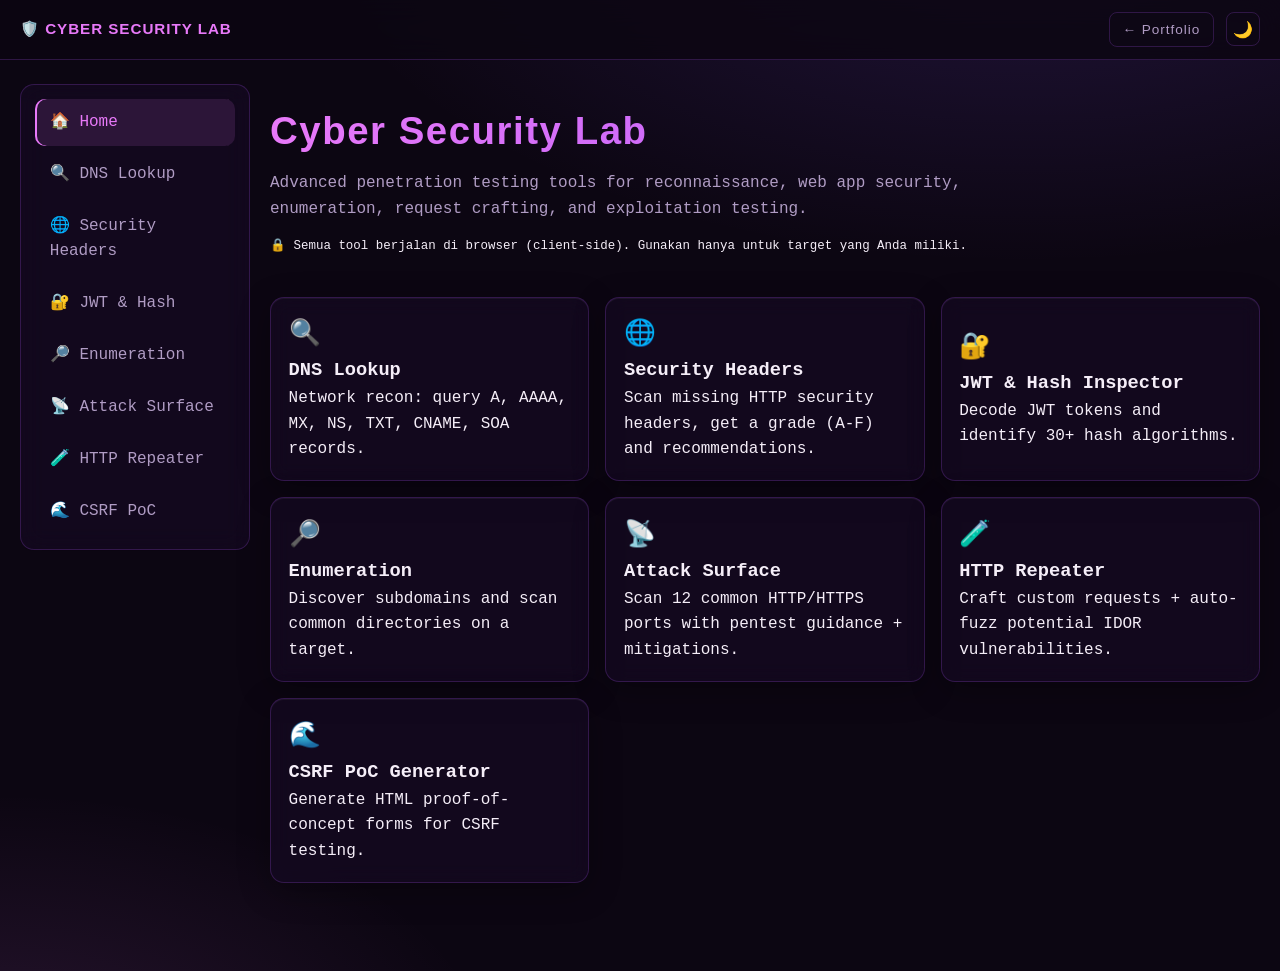
==== cyber-lab/index.html @ 26d9d4f8 "feat: standalone Cyber Lab SPA (mirror PM Lab structure)" ====
<!DOCTYPE html>
<html lang="id">
<head>
  <meta charset="UTF-8">
  <meta name="viewport" content="width=device-width, initial-scale=1.0">
  <meta name="description" content="Cyber Security Lab — penetration testing tools: DNS lookup, security headers, JWT & hash inspector, enumeration, HTTP repeater, IDOR fuzzer, attack surface analyzer, and CSRF PoC generator.">
  <meta http-equiv="Content-Security-Policy" content="default-src 'self'; script-src 'self'; style-src 'self' 'unsafe-inline' https://fonts.googleapis.com; font-src 'self' https://fonts.gstatic.com; img-src 'self' data:; connect-src 'self' https://dns.google https://api.cors.syrins.tech; frame-ancestors 'none'; base-uri 'self'; form-action 'self'">
  <meta name="referrer" content="strict-origin-when-cross-origin">
  <title>Cyber Security Lab — Bayu Akbar Pebrian</title>
  <link rel="icon" href="data:,">
  <link rel="stylesheet" href="../css/style.css">
  <link rel="stylesheet" href="css/cyber-lab.css">
  <link rel="preconnect" href="https://fonts.googleapis.com">
  <link rel="preconnect" href="https://fonts.gstatic.com" crossorigin>
  <link href="https://fonts.googleapis.com/css2?family=JetBrains+Mono:wght@400;600;700&family=Orbitron:wght@500;700;900&display=swap" rel="stylesheet">
</head>
<body class="cylab-body">
  <header class="cylab-topbar">
    <span class="cylab-brand">🛡️ Cyber Security Lab</span>
    <nav class="cylab-topnav">
      <a href="../">← Portfolio</a>
      <button class="cylab-icon-btn" id="cylab-theme" aria-label="Toggle theme">🌙</button>
    </nav>
  </header>

  <div class="cylab-layout">
    <aside class="cylab-sidebar" id="cylab-sidebar" aria-label="Cyber Lab navigation">
      <button data-view="home">🏠 Home</button>
      <button data-view="dns">🔍 DNS Lookup</button>
      <button data-view="headers">🌐 Security Headers</button>
      <button data-view="jwt">🔐 JWT & Hash</button>
      <button data-view="enum">🔎 Enumeration</button>
      <button data-view="as">📡 Attack Surface</button>
      <button data-view="repeater">🧪 HTTP Repeater</button>
      <button data-view="csrf">🌊 CSRF PoC</button>
    </aside>

    <main class="cylab-main" id="cylab-main">
      <section class="cylab-view active" id="view-home"></section>

      <!-- 1. DNS Lookup -->
      <section class="cylab-view" id="view-dns">
        <div class="tool-card glass-card">
          <h3 class="tool-title">🔍 DNS Lookup — Network Reconnaissance</h3>
          <p class="text-muted">Query DNS records for any domain. Powered by Google DNS over HTTPS.</p>
          <div class="tool-field-row">
            <input type="text" id="dns-input" class="tool-input" placeholder="Enter domain (e.g. example.com)" autocomplete="off" spellcheck="false">
          </div>
          <div class="tool-btn-grp">
            <button class="btn btn-sm btn-primary dns-btn" data-dns="A">A (IPv4)</button>
            <button class="btn btn-sm btn-primary dns-btn" data-dns="AAAA">AAAA (IPv6)</button>
            <button class="btn btn-sm btn-primary dns-btn" data-dns="MX">MX (Mail)</button>
            <button class="btn btn-sm btn-primary dns-btn" data-dns="NS">NS (Nameserver)</button>
            <button class="btn btn-sm btn-primary dns-btn" data-dns="TXT">TXT</button>
            <button class="btn btn-sm btn-primary dns-btn" data-dns="CNAME">CNAME</button>
            <button class="btn btn-sm btn-primary dns-btn" data-dns="SOA">SOA</button>
          </div>
          <div id="dns-result" class="tool-result-box"></div>
        </div>
      </section>

      <!-- 2. Security Headers Analyzer -->
      <section class="cylab-view" id="view-headers">
        <div class="tool-card glass-card">
          <h3 class="tool-title">🌐 Security Headers Analyzer</h3>
          <p class="text-muted">Check any website for missing HTTP security headers. Get a grade (A-F) and recommendations.</p>
          <div class="tool-field-row">
            <input type="text" id="headers-input" class="tool-input" placeholder="Enter URL (e.g. https://example.com)" autocomplete="off" spellcheck="false">
            <button id="headers-check" class="btn btn-primary">Check Headers</button>
          </div>
          <div id="headers-result" class="tool-result-box"></div>
        </div>
      </section>

      <!-- 3. JWT & Hash Inspector -->
      <section class="cylab-view" id="view-jwt">
        <div class="tool-card glass-card">
          <h3 class="tool-title">🔐 JWT & Hash Inspector</h3>
          <p class="text-muted">Decode JWT tokens and identify hash types</p>

          <div class="sub-tabs">
            <button class="sub-tab active" data-sub="jwt-decode-tab">JWT Decoder</button>
            <button class="sub-tab" data-sub="hash-id-tab">Hash Identifier</button>
          </div>

          <div id="jwt-decode-tab" class="sub-content active">
            <p class="text-muted" style="margin-bottom:0.5rem">Paste a JWT token to decode its header, payload, and signature.</p>
            <textarea id="jwt-input" class="tool-textarea" placeholder="Paste JWT token here..." rows="3" spellcheck="false"></textarea>
            <button id="jwt-decode" class="btn btn-primary" style="margin-top:0.75rem">Decode Token</button>
            <div id="jwt-result" class="tool-result-box"></div>
          </div>

          <div id="hash-id-tab" class="sub-content">
            <p class="text-muted" style="margin-bottom:0.5rem">Enter a hash string to identify possible algorithm(s). Supports 30+ hash types.</p>
            <input type="text" id="hash-input" class="tool-input" placeholder="Paste hash here (e.g. 5d41402abc4b2a76b9719d911017c592)" autocomplete="off" spellcheck="false">
            <div id="hash-result" class="tool-result-box"></div>
          </div>
        </div>
      </section>

      <!-- 4. Enumeration -->
      <section class="cylab-view" id="view-enum">
        <div id="enum-tool" class="tool-card glass-card">
          <h3 class="tool-title">🔎 Subdomain & Directory Enumeration</h3>
          <p class="text-muted">Discover subdomains and common directories on a target domain.</p>

          <div class="enum-sub-tabs">
            <button class="enum-sub-tab active" data-ensub="enum-subdomain">🌐 Subdomain Scan</button>
            <button class="enum-sub-tab" data-ensub="enum-directory">📁 Directory Scan</button>
          </div>

          <div id="enum-subdomain" class="enum-sub-content active">
            <p class="text-muted" style="margin-bottom:0.5rem">Enter a domain to scan for common subdomains (20 subdomains checked).</p>
            <div class="tool-field-row">
              <input type="text" id="enum-domain" class="tool-input" placeholder="example.com" autocomplete="off" spellcheck="false">
              <button id="enum-domain-btn" class="btn btn-primary">Start Enumeration</button>
            </div>
            <div id="enum-domain-result" class="tool-result-box"></div>
          </div>

          <div id="enum-directory" class="enum-sub-content">
            <p class="text-muted" style="margin-bottom:0.5rem">Enter a URL to scan for common directories and files (15 paths checked).</p>
            <div class="tool-field-row">
              <input type="text" id="enum-url" class="tool-input" placeholder="https://example.com" autocomplete="off" spellcheck="false">
              <button id="enum-url-btn" class="btn btn-primary">Start Scan</button>
            </div>
            <div id="enum-url-result" class="tool-result-box"></div>
          </div>
        </div>
      </section>

      <!-- 5. Attack Surface Analyzer -->
      <section class="cylab-view" id="view-as">
        <div class="tool-card glass-card">
          <h3 class="tool-title">📡 Attack Surface Analyzer</h3>
          <p class="text-muted">Scan 12 common HTTP/HTTPS ports, detect server technologies, and get pentest guidance + mitigations.</p>
          <div class="tool-field-row">
            <input type="text" id="as-domain" class="tool-input" placeholder="example.com" autocomplete="off" spellcheck="false">
            <button id="as-scan" class="btn btn-primary">Start Scan</button>
          </div>
          <div id="as-result" class="tool-result-box"></div>
        </div>
      </section>

      <!-- 6. HTTP Repeater + IDOR Fuzzer -->
      <section class="cylab-view" id="view-repeater">
        <div id="repeater-tool" class="tool-card glass-card">
          <h3 class="tool-title">🧪 HTTP Request Builder / IDOR Fuzzer</h3>
          <p class="text-muted">Craft custom requests or auto-fuzz potential IDOR vulnerabilities.</p>

          <div class="rep-sub-tabs">
            <button class="rep-sub-tab active" data-repsub="request-builder">📤 Request Builder</button>
            <button class="rep-sub-tab" data-repsub="idor-fuzzer">🎯 IDOR Fuzzer</button>
          </div>

          <div id="request-builder" class="rep-sub-content active">
            <div class="rep-field-row">
              <input type="text" id="rep-url" class="tool-input" placeholder="https://target.com/api/endpoint" autocomplete="off" spellcheck="false">
              <select id="rep-method" class="rep-method-select">
                <option>GET</option><option>POST</option><option>PUT</option><option>PATCH</option><option>DELETE</option><option>HEAD</option><option>OPTIONS</option>
              </select>
            </div>
            <p class="text-muted" style="font-size:0.75rem;margin:0.5rem 0 0.25rem">Headers (Key: Value per line)</p>
            <textarea id="rep-headers" class="tool-textarea" placeholder="Content-Type: application/json&#10;Authorization: Bearer token" rows="3" spellcheck="false"></textarea>
            <p class="text-muted" style="font-size:0.75rem;margin:0.5rem 0 0.25rem">Request Body</p>
            <textarea id="rep-body" class="tool-textarea" placeholder='{"key": "value"}' rows="4" spellcheck="false"></textarea>
            <button id="rep-send" class="btn btn-primary" style="margin-top:0.75rem">Send Request</button>
            <div id="rep-result" class="tool-result-box"></div>
          </div>

          <div id="idor-fuzzer" class="rep-sub-content">
            <p class="text-muted" style="margin-bottom:0.5rem">Auto-fuzz IDOR by replacing <code>{id}</code> in the URL. Detects anomalies (different status/content-length from majority).</p>
            <div class="tool-field-row">
              <input type="text" id="idor-url" class="tool-input" placeholder="https://target.com/api/user/{id}" autocomplete="off" spellcheck="false">
            </div>
            <div class="idor-range-row">
              <span class="idor-range-label">Range:</span>
              <input type="number" id="idor-start" class="idor-range-input" value="1" min="1">
              <span class="idor-range-to">to</span>
              <input type="number" id="idor-end" class="idor-range-input" value="20" min="1">
              <button id="idor-fuzz" class="btn btn-primary">Start Fuzz</button>
            </div>
            <div id="idor-result" class="tool-result-box"></div>
          </div>

          <p class="text-muted enum-disclaimer" style="margin-top:0.5rem">⚠️ For educational purposes only. Test only websites you own.</p>
        </div>
      </section>

      <!-- 7. CSRF PoC Generator -->
      <section class="cylab-view" id="view-csrf">
        <div class="tool-card glass-card">
          <h3 class="tool-title">🌊 CSRF PoC Generator</h3>
          <p class="text-muted">Generate HTML proof-of-concept forms for Cross-Site Request Forgery testing.</p>
          <div class="tool-field-row">
            <input type="text" id="csrf-url" class="tool-input" placeholder="https://target.com/api/action" autocomplete="off" spellcheck="false">
            <select id="csrf-method" class="rep-method-select">
              <option>GET</option><option selected>POST</option>
            </select>
          </div>
          <p class="text-muted" style="font-size:0.75rem;margin:0.5rem 0 0.25rem">Parameters (Key: Value per line)</p>
          <textarea id="csrf-params" class="tool-textarea" placeholder="user_id: 123&#10;action: delete" rows="4" spellcheck="false"></textarea>
          <button id="csrf-gen" class="btn btn-primary" style="margin-top:0.75rem">Generate PoC</button>
          <div id="csrf-result" class="tool-result-box"></div>
          <p class="text-muted enum-disclaimer" style="margin-top:0.5rem">⚠️ For educational purposes only. Test only websites you own.</p>
        </div>
      </section>
    </main>
  </div>

  <script type="module" src="js/cyber-lab.js?v=1"></script>
</body>
</html>
---- css/style.css ----
:root {
  --bg-primary: #0c0612;
  --bg-secondary: #160a24;
  --text-primary: #f5eef8;
  --text-muted: #b09cc4;
  --accent: #e879f9;
  --accent-glow: rgba(232, 121, 249, 0.45);
  --accent-secondary: #a855f7;
  --accent-soft: rgba(232, 121, 249, 0.12);
  --accent-soft-hover: rgba(232, 121, 249, 0.2);
  --glass-bg: rgba(22, 10, 36, 0.65);
  --glass-border: rgba(168, 85, 247, 0.22);
  --success: #86efac;
  --danger: #fb7185;
  --font-display: 'Orbitron', sans-serif;
  --font-mono: 'JetBrains Mono', monospace;
}

[data-theme="light"] {
  --bg-primary: #faf5ff;
  --bg-secondary: #f3e8ff;
  --text-primary: #1e1033;
  --text-muted: #6b5280;
  --glass-bg: rgba(255, 255, 255, 0.78);
  --glass-border: rgba(168, 85, 247, 0.28);
  --accent-soft: rgba(168, 85, 247, 0.1);
  --accent-soft-hover: rgba(168, 85, 247, 0.18);
}

*, *::before, *::after { box-sizing: border-box; margin: 0; padding: 0; }

html { scroll-behavior: smooth; }

body {
  font-family: var(--font-mono);
  background: var(--bg-primary);
  color: var(--text-primary);
  line-height: 1.6;
  overflow-x: hidden;
  transition: background 0.4s, color 0.4s;
}

a { color: var(--accent); text-decoration: none; }
a:hover { text-shadow: 0 0 8px var(--accent-glow); }


#particle-canvas {
  position: fixed;
  inset: 0;
  z-index: -2;
  width: 100%;
  height: 100%;
}

.scanlines {
  position: fixed;
  inset: 0;
  z-index: -1;
  pointer-events: none;
  background: repeating-linear-gradient(
    0deg,
    transparent,
    transparent 2px,
    rgba(0, 0, 0, 0.03) 2px,
    rgba(0, 0, 0, 0.03) 4px
  );
}


.glass-card {
  background: var(--glass-bg);
  border: 1px solid var(--glass-border);
  border-radius: 16px;
  backdrop-filter: blur(16px);
  -webkit-backdrop-filter: blur(16px);
  box-shadow: 0 8px 32px rgba(0, 0, 0, 0.3), inset 0 1px 0 rgba(255, 255, 255, 0.05);
}


.navbar {
  position: fixed;
  top: 0;
  left: 0;
  right: 0;
  z-index: 100;
  display: flex;
  align-items: center;
  justify-content: space-between;
  padding: 1rem 2rem;
  background: color-mix(in srgb, var(--bg-primary) 85%, transparent);
  backdrop-filter: blur(12px);
  border-bottom: 1px solid var(--glass-border);
}

.nav-brand {
  display: flex;
  align-items: center;
  gap: 0.5rem;
  font-size: 0.7rem;
  letter-spacing: 0.1em;
  color: var(--accent);
}

.nav-links {
  display: flex;
  gap: 1.5rem;
}

.nav-links a {
  color: var(--text-muted);
  font-size: 0.85rem;
  transition: color 0.2s;
}

.nav-links a:hover { color: var(--accent); }

.menu-toggle {
  display: none;
  flex-direction: column;
  gap: 5px;
  background: none;
  border: none;
  cursor: pointer;
  padding: 4px;
}

.menu-toggle span {
  display: block;
  width: 24px;
  height: 2px;
  background: var(--accent);
  transition: transform 0.3s;
}

/* ===== Buttons ===== */
.btn {
  display: inline-flex;
  align-items: center;
  gap: 0.5rem;
  padding: 0.75rem 1.5rem;
  border-radius: 8px;
  font-family: var(--font-mono);
  font-size: 0.85rem;
  font-weight: 600;
  cursor: pointer;
  border: none;
  transition: transform 0.2s, box-shadow 0.2s;
}

.btn-primary {
  background: linear-gradient(135deg, var(--accent), var(--accent-secondary));
  color: #0c0612;
}

.btn-primary:hover {
  transform: translateY(-2px);
  box-shadow: 0 8px 24px var(--accent-glow);
}

.btn-outline {
  background: transparent;
  border: 1px solid var(--accent);
  color: var(--accent);
}

.btn-outline:hover {
  background: var(--accent-soft);
  transform: translateY(-2px);
}

/* ===== Hero ===== */
.hero {
  min-height: 100vh;
  display: flex;
  flex-direction: column;
  justify-content: center;
  align-items: center;
  padding: 6rem 2rem 3rem;
  gap: 3rem;
  text-align: center;
}

.hero-badge {
  font-size: 0.75rem;
  color: var(--accent);
  letter-spacing: 0.15em;
  margin-bottom: 1rem;
}

.hero-name {
  font-family: var(--font-display);
  font-size: clamp(2rem, 6vw, 4rem);
  font-weight: 900;
  letter-spacing: 0.05em;
  text-transform: uppercase;
  background: linear-gradient(135deg, #fff 30%, var(--accent));
  -webkit-background-clip: text;
  -webkit-text-fill-color: transparent;
  background-clip: text;
}

.hero-role {
  font-size: 1.25rem;
  color: var(--accent);
  margin: 0.5rem 0 1rem;
  min-height: 1.5em;
}

.cursor-blink {
  animation: blink 1s step-end infinite;
}

@keyframes blink {
  50% { opacity: 0; }
}

.hero-desc {
  color: var(--text-muted);
  max-width: 500px;
  margin: 0 auto 2rem;
  font-size: 0.9rem;
}

.hero-actions {
  display: flex;
  gap: 1rem;
  justify-content: center;
  flex-wrap: wrap;
}

/* ===== Control Panel ===== */
.control-panel {
  width: 100%;
  max-width: 420px;
  padding: 1.25rem;
  text-align: left;
}

.panel-header {
  display: flex;
  justify-content: space-between;
  font-size: 0.7rem;
  color: var(--text-muted);
  margin-bottom: 1rem;
  letter-spacing: 0.05em;
}

.panel-stats { color: var(--accent); }

.panel-label {
  display: block;
  font-size: 0.75rem;
  color: var(--text-muted);
  margin: 0.75rem 0 0.5rem;
}

.toggle-group {
  display: flex;
  gap: 0;
  border-radius: 8px;
  overflow: hidden;
  border: 1px solid var(--glass-border);
}

.toggle {
  flex: 1;
  padding: 0.5rem;
  background: transparent;
  border: none;
  color: var(--text-muted);
  font-family: var(--font-mono);
  font-size: 0.75rem;
  cursor: pointer;
  transition: background 0.2s, color 0.2s;
}

.toggle.active,
.toggle:hover {
  background: var(--accent-soft-hover);
  color: var(--accent);
}

input[type="range"] {
  width: 100%;
  accent-color: var(--accent);
  cursor: pointer;
}


.terminal-section {
  padding: 2rem;
  max-width: 800px;
  margin: 0 auto;
}

.terminal { overflow: hidden; }

.terminal-header {
  display: flex;
  align-items: center;
  gap: 1rem;
  padding: 0.75rem 1rem;
  background: rgba(0, 0, 0, 0.3);
  border-bottom: 1px solid var(--glass-border);
}

.terminal-dots { display: flex; gap: 6px; }

.dot {
  width: 12px;
  height: 12px;
  border-radius: 50%;
}

.dot.red { background: #ef4444; }
.dot.yellow { background: #eab308; }
.dot.green { background: #22c55e; }

.terminal-title {
  font-size: 0.75rem;
  color: var(--text-muted);
}

.terminal-body {
  padding: 1rem;
  min-height: 120px;
  max-height: 200px;
  overflow-y: auto;
  font-size: 0.85rem;
}

.terminal-line { margin-bottom: 0.25rem; }
.terminal-line .prompt { color: var(--accent); margin-right: 0.5rem; }
.terminal-line .success { color: var(--success); }
.terminal-line.muted { color: var(--text-muted); }

.terminal-input-row {
  display: flex;
  align-items: center;
  padding: 0.75rem 1rem;
  border-top: 1px solid var(--glass-border);
  gap: 0.5rem;
}

.terminal-input-row input {
  flex: 1;
  background: transparent;
  border: none;
  color: var(--text-primary);
  font-family: var(--font-mono);
  font-size: 0.85rem;
  outline: none;
}


.section {
  padding: 5rem 2rem;
  max-width: 1100px;
  margin: 0 auto;
}

.section-title {
  font-family: var(--font-display);
  font-size: clamp(1.5rem, 4vw, 2rem);
  text-align: center;
  margin-bottom: 0.5rem;
}

.section-subtitle {
  text-align: center;
  color: var(--text-muted);
  font-size: 0.85rem;
  margin-bottom: 3rem;
}


.about-grid {
  display: grid;
  grid-template-columns: repeat(auto-fit, minmax(280px, 1fr));
  gap: 1.5rem;
}

.about-card {
  padding: 1.5rem;
  opacity: 0;
  transform: translateY(30px);
  transition: opacity 0.6s, transform 0.6s;
}

.about-card.visible {
  opacity: 1;
  transform: translateY(0);
}

.about-card h3 {
  color: var(--accent);
  margin-bottom: 0.75rem;
  font-size: 1rem;
}

.about-card p { color: var(--text-muted); font-size: 0.85rem; }

.timeline {
  list-style: none;
  font-size: 0.85rem;
  color: var(--text-muted);
}

.timeline li {
  padding: 0.4rem 0;
  border-left: 2px solid var(--accent);
  padding-left: 1rem;
  margin-left: 0.5rem;
}

.timeline span {
  color: var(--accent);
  font-weight: 600;
}


.skills-grid {
  display: grid;
  grid-template-columns: repeat(auto-fit, minmax(200px, 1fr));
  gap: 1.5rem;
}

.skill-card {
  padding: 1.5rem;
  text-align: center;
  opacity: 0;
  transform: translateY(30px);
  transition: opacity 0.6s, transform 0.6s;
}

.skill-card.visible {
  opacity: 1;
  transform: translateY(0);
}

.skill-icon { font-size: 2rem; margin-bottom: 0.5rem; }

.skill-card h3 {
  font-size: 0.9rem;
  margin-bottom: 1rem;
}

.skill-bar {
  height: 6px;
  background: rgba(255, 255, 255, 0.1);
  border-radius: 999px;
  overflow: hidden;
}

.skill-fill {
  height: 100%;
  width: 0;
  background: linear-gradient(90deg, var(--accent), var(--accent-secondary));
  border-radius: 999px;
  transition: width 1.2s ease-out;
}

.skill-card.visible .skill-fill {
  width: var(--skill-level, 50%);
}


.projects-grid {
  display: grid;
  grid-template-columns: repeat(auto-fit, minmax(280px, 1fr));
  gap: 1.5rem;
}

.project-card {
  padding: 1.5rem;
  opacity: 0;
  transform: translateY(30px);
  transition: opacity 0.6s, transform 0.6s, border-color 0.3s;
}

.project-card.visible {
  opacity: 1;
  transform: translateY(0);
}

.project-card:hover {
  border-color: var(--accent);
}

.project-tag {
  font-size: 0.7rem;
  color: var(--accent);
  margin-bottom: 0.5rem;
}

.project-card h3 {
  font-size: 1rem;
  margin-bottom: 0.5rem;
}

.project-card p {
  font-size: 0.8rem;
  color: var(--text-muted);
  margin-bottom: 1rem;
}

.project-tech {
  display: flex;
  gap: 0.5rem;
  flex-wrap: wrap;
}

.project-tech span {
  font-size: 0.7rem;
  padding: 0.2rem 0.6rem;
  border: 1px solid var(--glass-border);
  border-radius: 4px;
  color: var(--text-muted);
}


.tool-input {
  width: 100%;
  padding: 0.65rem 0.85rem;
  background: rgba(0, 0, 0, 0.3);
  border: 1px solid var(--glass-border);
  border-radius: 8px;
  color: var(--text-primary);
  font-family: var(--font-mono);
  font-size: 0.85rem;
  outline: none;
  transition: border-color 0.2s;
}

.tool-input:focus {
  border-color: var(--accent);
}

.tool-input-sm {
  padding: 0.4rem 0.6rem;
  background: rgba(0, 0, 0, 0.3);
  border: 1px solid var(--glass-border);
  border-radius: 6px;
  color: var(--text-primary);
  font-family: var(--font-mono);
  font-size: 0.8rem;
  outline: none;
  width: 70px;
  transition: border-color 0.2s;
}

.tool-input-sm:focus {
  border-color: var(--accent);
}

.tool-select {
  width: 100%;
  padding: 0.6rem 0.85rem;
  background: rgba(0, 0, 0, 0.3);
  border: 1px solid var(--glass-border);
  border-radius: 8px;
  color: var(--text-primary);
  font-family: var(--font-mono);
  font-size: 0.85rem;
  outline: none;
  cursor: pointer;
  margin-bottom: 0.75rem;
}

.tool-select-sm {
  padding: 0.5rem 0.6rem;
  background: rgba(0, 0, 0, 0.3);
  border: 1px solid var(--glass-border);
  border-radius: 6px;
  color: var(--text-primary);
  font-family: var(--font-mono);
  font-size: 0.8rem;
  outline: none;
  cursor: pointer;
}

.tool-textarea {
  width: 100%;
  padding: 0.65rem 0.85rem;
  background: rgba(0, 0, 0, 0.3);
  border: 1px solid var(--glass-border);
  border-radius: 8px;
  color: var(--text-primary);
  font-family: var(--font-mono);
  font-size: 0.85rem;
  outline: none;
  resize: vertical;
  transition: border-color 0.2s;
}

.tool-textarea:focus {
  border-color: var(--accent);
}

.tool-textarea[readonly] {
  cursor: default;
  color: var(--text-muted);
}

.tool-btn-row {
  display: flex;
  gap: 0.75rem;
  margin: 0.75rem 0;
  flex-wrap: wrap;
}

.tool-output-row {
  display: flex;
  gap: 0.5rem;
  align-items: flex-start;
}

.tool-output-row .tool-textarea {
  flex: 1;
}

.tool-icon-btn {
  padding: 0.4rem 0.6rem;
  background: rgba(0, 0, 0, 0.3);
  border: 1px solid var(--glass-border);
  border-radius: 6px;
  cursor: pointer;
  font-size: 0.9rem;
  transition: border-color 0.2s;
  white-space: nowrap;
  color: var(--text-muted);
}

.tool-icon-btn:hover {
  border-color: var(--accent);
}

.tool-hint {
  font-size: 0.75rem;
  margin-top: 0.35rem;
}

.project-link {
  display: inline-block;
  margin-top: 0.75rem;
  font-size: 0.75rem;
  color: var(--accent);
}

.section-subtitle code {
  color: var(--accent);
  font-size: 0.8rem;
}

a.project-card {
  display: block;
  color: inherit;
  text-decoration: none;
}

/* ===== About Experience ===== */
.about-interest {
  margin-top: 1rem;
  padding-top: 1rem;
  border-top: 1px solid var(--glass-border);
}

.about-interest p {
  font-size: 0.85rem;
  color: var(--text-muted);
  line-height: 1.7;
}

.interest-badge {
  font-size: 0.7rem;
  color: var(--accent);
  margin-bottom: 0.5rem;
  letter-spacing: 0.05em;
}

.exp-item {
  padding: 0.75rem 0;
  border-bottom: 1px solid var(--glass-border);
}

.exp-item:last-child {
  border-bottom: none;
}

.exp-role {
  font-size: 0.9rem;
  color: var(--accent);
  font-weight: 600;
}

.exp-company {
  font-size: 0.8rem;
  color: var(--text-primary);
  margin: 0.15rem 0;
}

.exp-period {
  font-size: 0.7rem;
  color: var(--text-muted);
  margin-bottom: 0.35rem;
}

.exp-desc {
  font-size: 0.8rem;
  color: var(--text-muted);
  line-height: 1.6;
}


.profile-photo-frame {
  width: 120px;
  height: 120px;
  border-radius: 50%;
  border: 3px solid var(--accent);
  box-shadow: 0 0 24px var(--accent-glow);
  overflow: hidden;
  margin: 0 auto 1.5rem;
  display: flex;
  align-items: center;
  justify-content: center;
  background: var(--glass-bg);
}

.profile-photo {
  width: 100%;
  height: 100%;
  object-fit: cover;
}

.profile-photo-placeholder {
  font-size: 3rem;
  line-height: 1;
}

.about-photo-card {
  text-align: center;
  padding: 2rem 1.5rem;
}

.about-photo-frame {
  width: 100px;
  height: 100px;
  border-radius: 50%;
  border: 2px solid var(--accent);
  overflow: hidden;
  margin: 0 auto 1rem;
  display: flex;
  align-items: center;
  justify-content: center;
  background: rgba(0, 0, 0, 0.3);
}

.about-photo {
  width: 100%;
  height: 100%;
  object-fit: cover;
}

.about-photo-placeholder {
  font-size: 2.5rem;
  line-height: 1;
}

.about-photo-name {
  font-size: 1.1rem;
  font-weight: 700;
  color: var(--accent);
  margin-bottom: 0.25rem;
}

.about-photo-role {
  font-size: 0.8rem;
  color: var(--text-muted);
}

.btn-sm { padding: 0.4rem 0.8rem; font-size: 0.75rem; }

/* ===== Contact ===== */
.contact-grid {
  display: grid;
  grid-template-columns: repeat(auto-fit, minmax(200px, 1fr));
  gap: 1.5rem;
  margin-bottom: 2rem;
}

.contact-card {
  padding: 1.5rem;
  text-align: center;
  color: inherit;
  opacity: 0;
  transform: translateY(30px);
  transition: opacity 0.6s, transform 0.6s, border-color 0.3s;
}

.contact-card.visible {
  opacity: 1;
  transform: translateY(0);
}

.contact-card:hover {
  border-color: var(--accent);
  transform: translateY(-4px);
}

.contact-icon { font-size: 2rem; display: block; margin-bottom: 0.5rem; }
.contact-logo { width: 40px; height: 40px; object-fit: contain; }

.contact-card h3 { font-size: 0.95rem; margin-bottom: 0.25rem; }

.contact-card p { font-size: 0.75rem; color: var(--text-muted); }

.contact-form {
  padding: 2rem;
  max-width: 500px;
  margin: 0 auto;
  opacity: 0;
  transform: translateY(30px);
  transition: opacity 0.6s, transform 0.6s;
}

.contact-form.visible {
  opacity: 1;
  transform: translateY(0);
}

.contact-form h3 {
  text-align: center;
  margin-bottom: 1.5rem;
  color: var(--accent);
}

.form-group {
  margin-bottom: 1rem;
}

.form-group label {
  display: block;
  font-size: 0.75rem;
  color: var(--text-muted);
  margin-bottom: 0.35rem;
}

.form-group input,
.form-group textarea {
  width: 100%;
  padding: 0.65rem 0.85rem;
  background: rgba(0, 0, 0, 0.3);
  border: 1px solid var(--glass-border);
  border-radius: 8px;
  color: var(--text-primary);
  font-family: var(--font-mono);
  font-size: 0.85rem;
  outline: none;
  transition: border-color 0.2s;
}

.form-group input:focus,
.form-group textarea:focus {
  border-color: var(--accent);
}

.form-status {
  margin-top: 0.75rem;
  font-size: 0.8rem;
  text-align: center;
  color: var(--success);
}


.footer {
  display: flex;
  justify-content: space-between;
  align-items: center;
  padding: 2rem;
  border-top: 1px solid var(--glass-border);
  font-size: 0.75rem;
  color: var(--text-muted);
}

.theme-toggle {
  background: transparent;
  border: 1px solid var(--glass-border);
  border-radius: 8px;
  padding: 0.4rem 0.6rem;
  cursor: pointer;
  font-size: 1rem;
  transition: border-color 0.2s;
}

.theme-toggle:hover { border-color: var(--accent); }

/* ===== Responsive ===== */
@media (max-width: 768px) {
  .menu-toggle { display: flex; }

  .nav-links {
    position: fixed;
    top: 60px;
    right: -100%;
    flex-direction: column;
    background: var(--glass-bg);
    backdrop-filter: blur(16px);
    border: 1px solid var(--glass-border);
    border-radius: 12px;
    padding: 1.5rem;
    transition: right 0.3s;
    min-width: 200px;
  }

  .nav-links.open { right: 1rem; }

  .hero { padding-top: 5rem; }

  .footer {
    flex-direction: column;
    gap: 1rem;
    text-align: center;
  }
}
---- cyber-lab/css/cyber-lab.css ----
/* ===== Cyber Security Lab — namespaced styles (links after style.css) ===== */

.cylab-body {
  background:
    radial-gradient(1200px 600px at 80% -10%, rgba(137, 88, 255, 0.18), transparent 60%),
    radial-gradient(900px 500px at 0% 110%, rgba(232, 121, 249, 0.12), transparent 55%),
    var(--bg-primary);
  min-height: 100vh;
}

.cylab-topbar {
  position: sticky;
  top: 0;
  z-index: 50;
  display: flex;
  align-items: center;
  justify-content: space-between;
  gap: 1rem;
  padding: 0.75rem 1.25rem;
  background: rgba(12, 6, 18, 0.85);
  backdrop-filter: blur(14px);
  border-bottom: 1px solid var(--glass-border);
  font-family: var(--font-display);
  letter-spacing: 0.06em;
}
[data-theme="light"] .cylab-topbar { background: rgba(255, 255, 255, 0.85); }

.cylab-brand {
  font-size: 0.95rem;
  font-weight: 700;
  color: var(--accent);
  text-transform: uppercase;
}

.cylab-topnav { display: flex; align-items: center; gap: 0.75rem; }

.cylab-topnav a {
  color: var(--text-muted);
  text-decoration: none;
  font-size: 0.85rem;
  border: 1px solid var(--glass-border);
  padding: 0.35rem 0.8rem;
  border-radius: 8px;
  transition: color .2s, border-color .2s;
}
.cylab-topnav a:hover { color: var(--accent); border-color: var(--accent); }

.cylab-icon-btn {
  background: transparent;
  border: 1px solid var(--glass-border);
  border-radius: 8px;
  width: 34px;
  height: 34px;
  cursor: pointer;
  font-size: 1rem;
}

.cylab-layout {
  display: grid;
  grid-template-columns: 230px 1fr;
  gap: 1.25rem;
  max-width: 1280px;
  margin: 0 auto;
  padding: 1.25rem 1.25rem 4rem;
}

.cylab-sidebar {
  position: sticky;
  top: 84px;
  align-self: start;
  display: flex;
  flex-direction: column;
  gap: 0.35rem;
  background: var(--glass-bg);
  border: 1px solid var(--glass-border);
  border-radius: 14px;
  padding: 0.9rem;
  backdrop-filter: blur(12px);
}

.cylab-sidebar button {
  text-align: left;
  padding: 0.65rem 0.9rem;
  border-radius: 10px;
  border: none;
  background: transparent;
  color: var(--text-muted);
  font: inherit;
  cursor: pointer;
  transition: background .18s, color .18s;
}
.cylab-sidebar button:hover { background: var(--accent-soft); color: var(--text-primary); }
.cylab-sidebar button.active {
  background: var(--accent-soft);
  color: var(--accent);
  box-shadow: inset 2px 0 0 var(--accent);
}

.cylab-main { min-width: 0; }

.cylab-view { display: none; }
.cylab-view.active { display: block; animation: cylab-fade .22s ease; }

@keyframes cylab-fade { from { opacity: 0; transform: translateY(6px); } to { opacity: 1; transform: none; } }

.cylab-hero { padding: 1.25rem 0 1rem; }
.cylab-hero-title {
  font-family: var(--font-display);
  font-size: clamp(1.5rem, 3.4vw, 2.4rem);
  font-weight: 900;
  letter-spacing: 0.04em;
  background: linear-gradient(90deg, var(--accent), var(--accent-secondary));
  -webkit-background-clip: text;
  background-clip: text;
  color: transparent;
  margin: 0 0 0.6rem;
}
.cylab-hero-sub { color: var(--text-muted); max-width: 760px; margin: 0 0 0.9rem; }

.cylab-cards {
  display: grid;
  grid-template-columns: repeat(auto-fill, minmax(240px, 1fr));
  gap: 1rem;
  margin: 1.5rem 0;
}

.cylab-card {
  text-align: left;
  cursor: pointer;
  border: 1px solid var(--glass-border);
  background: var(--glass-bg);
  backdrop-filter: blur(10px);
  border-radius: 14px;
  padding: 1.1rem;
  transition: transform .18s, border-color .18s, box-shadow .18s;
  color: inherit;
  font: inherit;
}
.cylab-card:hover {
  transform: translateY(-3px);
  border-color: var(--accent);
  box-shadow: 0 12px 32px rgba(137, 88, 255, 0.15);
}
.cylab-card-icon { font-size: 1.6rem; }

/* ===== Tool UI (moved from style.css) ===== */

.tool-card {
  padding: 1.5rem;
  max-width: 800px;
  margin: 0 auto;
}

.tool-title {
  color: var(--accent);
  font-size: 1rem;
  margin-bottom: 0.35rem;
}

.tool-card .text-muted {
  font-size: 0.8rem;
  margin-bottom: 1rem;
}

.tool-field-row {
  display: flex;
  gap: 0.75rem;
  align-items: center;
}
.tool-field-row .tool-input { flex: 1; }
.tool-btn-grp {
  display: flex;
  gap: 0.5rem;
  flex-wrap: wrap;
  margin-top: 0.75rem;
}
.tool-result-box {
  margin-top: 1rem;
  padding: 0.75rem;
  background: rgba(0, 0, 0, 0.2);
  border-radius: 8px;
  min-height: 40px;
}

/* DNS */
.dns-header {
  font-size: 0.8rem;
  color: var(--accent);
  margin-bottom: 0.5rem;
  font-weight: 600;
}
.dns-row {
  display: flex;
  gap: 0.75rem;
  padding: 0.4rem 0;
  border-bottom: 1px solid rgba(255,255,255,0.05);
  font-size: 0.8rem;
  align-items: center;
}
.dns-row:last-child { border-bottom: none; }
.dns-type {
  min-width: 50px;
  color: var(--accent);
  font-weight: 600;
}
.dns-val {
  flex: 1;
  color: var(--text-primary);
  word-break: break-all;
}
.dns-ttl {
  color: var(--text-muted);
  font-size: 0.7rem;
  white-space: nowrap;
}

/* Headers */
.hdr-summary {
  display: flex;
  align-items: center;
  gap: 1rem;
  margin-bottom: 0.75rem;
}
.hdr-grade {
  font-size: 2rem;
  font-weight: 900;
  font-family: var(--font-display);
}
.grade-a { color: #86efac; }
.grade-b { color: #4ade80; }
.grade-c { color: #fbbf24; }
.grade-d { color: #fb923c; }
.grade-f { color: #fb7185; }
.hdr-stats {
  font-size: 0.8rem;
  color: var(--text-muted);
}
.hdr-list { margin-bottom: 0.75rem; }
.hdr-row {
  display: flex;
  gap: 0.5rem;
  padding: 0.35rem 0;
  font-size: 0.8rem;
  align-items: center;
  border-bottom: 1px solid rgba(255,255,255,0.03);
}
.hdr-icon { min-width: 20px; }
.hdr-name { min-width: 130px; font-weight: 600; }
.hdr-sev {
  min-width: 55px;
  font-size: 0.7rem;
  padding: 0.1rem 0.4rem;
  border-radius: 4px;
  text-align: center;
}
.hdr-sev.high { background: rgba(251, 113, 133, 0.2); color: #fb7185; }
.hdr-sev.medium { background: rgba(251, 191, 36, 0.2); color: #fbbf24; }
.hdr-val {
  flex: 1;
  color: var(--text-muted);
  word-break: break-all;
  font-size: 0.75rem;
}
.hdr-ok .hdr-val { color: #86efac; }
.hdr-miss .hdr-val { color: #fb7185; font-style: italic; }
.hdr-recommend {
  font-size: 0.8rem;
  color: var(--text-muted);
  padding: 0.5rem;
  background: rgba(0,0,0,0.15);
  border-radius: 6px;
}

/* Sub-tabs (JWT / Hash) */
.sub-tabs {
  display: flex;
  gap: 0.5rem;
  margin: 1rem 0;
  border-bottom: 1px solid var(--glass-border);
  padding-bottom: 0.5rem;
}
.sub-tab {
  padding: 0.4rem 1rem;
  background: transparent;
  border: none;
  color: var(--text-muted);
  font-family: var(--font-mono);
  font-size: 0.8rem;
  cursor: pointer;
  transition: color 0.2s;
  border-radius: 6px;
}
.sub-tab.active { color: var(--accent); background: var(--accent-soft); }
.sub-tab:hover { color: var(--accent); }
.sub-content { display: none; }
.sub-content.active { display: block; }

/* JWT */
.jwt-section {
  margin-bottom: 0.75rem;
  padding: 0.5rem;
  background: rgba(0,0,0,0.15);
  border-radius: 6px;
}
.jwt-section-title {
  font-size: 0.7rem;
  color: var(--accent);
  font-weight: 600;
  margin-bottom: 0.35rem;
  letter-spacing: 0.05em;
}
.jwt-json {
  font-size: 0.75rem;
  color: var(--text-primary);
  background: rgba(0,0,0,0.2);
  padding: 0.5rem;
  border-radius: 4px;
  overflow-x: auto;
  white-space: pre-wrap;
  word-break: break-all;
}
.jwt-sig {
  font-size: 0.75rem;
  color: var(--text-muted);
  word-break: break-all;
}

/* Hash ID */
.hash-header {
  font-size: 0.8rem;
  color: var(--accent);
  margin-bottom: 0.5rem;
  font-weight: 600;
}
.hash-row {
  padding: 0.4rem 0.5rem;
  font-size: 0.85rem;
  color: var(--text-primary);
  border-bottom: 1px solid rgba(255,255,255,0.04);
  display: flex;
  align-items: center;
  gap: 0.5rem;
}
.hash-best {
  background: rgba(134, 239, 172, 0.1);
  border-radius: 4px;
  font-weight: 600;
}
.hash-badge {
  font-size: 0.65rem;
  padding: 0.1rem 0.4rem;
  background: rgba(134, 239, 172, 0.2);
  color: #86efac;
  border-radius: 4px;
}

.text-warning { color: #fbbf24; font-size: 0.85rem; }

/* Enumeration */
.enum-sub-tabs {
  display: flex;
  gap: 0.5rem;
  margin: 1rem 0;
  border-bottom: 1px solid var(--glass-border);
  padding-bottom: 0.5rem;
}
.enum-sub-tab {
  padding: 0.4rem 1rem;
  background: transparent;
  border: none;
  color: var(--text-muted);
  font-family: var(--font-mono);
  font-size: 0.8rem;
  cursor: pointer;
  transition: color 0.2s;
  border-radius: 6px;
}
.enum-sub-tab.active { color: var(--accent); background: var(--accent-soft); }
.enum-sub-tab:hover { color: var(--accent); }
.enum-sub-content { display: none; }
.enum-sub-content.active { display: block; }
.enum-progress {
  height: 6px;
  background: rgba(255,255,255,0.1);
  border-radius: 3px;
  overflow: hidden;
  margin-bottom: 0.5rem;
}
.enum-progress-bar {
  height: 100%;
  background: linear-gradient(90deg, var(--accent), var(--accent-secondary));
  border-radius: 3px;
  transition: width 0.3s;
}
.enum-status { font-size: 0.75rem; margin-bottom: 0.5rem; }
.enum-list { max-height: 320px; overflow-y: auto; }
.enum-row {
  display: flex;
  gap: 0.5rem;
  padding: 0.3rem 0;
  font-size: 0.78rem;
  align-items: center;
  border-bottom: 1px solid rgba(255,255,255,0.03);
}
.enum-icon { min-width: 20px; text-align: center; }
.enum-name { flex: 1; font-weight: 600; word-break: break-all; }
.enum-ip { color: var(--text-muted); text-align: right; font-size: 0.72rem; white-space: nowrap; }
.enum-ok .enum-name { color: #86efac; }
.enum-warn .enum-name { color: #fbbf24; }
.enum-err .enum-name { color: #fb7185; }
.enum-summary {
  font-size: 0.85rem;
  padding: 0.5rem;
  background: rgba(0,0,0,0.15);
  border-radius: 6px;
  margin-bottom: 0.5rem;
  text-align: center;
  color: var(--text-primary);
}
.enum-disclaimer {
  font-size: 0.7rem;
  text-align: center;
  margin-top: 0.5rem;
}

/* HTTP Repeater */
.rep-field-row {
  display: flex;
  gap: 0.5rem;
  align-items: center;
}
.rep-field-row .tool-input { flex: 1; }
.rep-method-select {
  padding: 0.5rem 0.7rem;
  background: rgba(0,0,0,0.3);
  border: 1px solid var(--glass-border);
  border-radius: 8px;
  color: var(--text-primary);
  font-family: var(--font-mono);
  font-size: 0.8rem;
  outline: none;
  cursor: pointer;
  min-width: 100px;
}
.rep-method-select:focus { border-color: var(--accent); }
.rep-status-bar {
  display: flex;
  align-items: center;
  gap: 1rem;
  padding: 0.5rem;
  background: rgba(0,0,0,0.15);
  border-radius: 6px;
  margin-bottom: 0.5rem;
}
.rep-status-code {
  font-weight: 700;
  font-size: 1rem;
  padding: 0.2rem 0.6rem;
  border-radius: 4px;
}
.rep-ok { color: #86efac; background: rgba(134,239,172,0.15); }
.rep-warn { color: #fbbf24; background: rgba(251,191,36,0.15); }
.rep-err { color: #fb7185; background: rgba(251,113,133,0.15); }
.rep-meta { font-size: 0.75rem; color: var(--text-muted); }
.rep-section { margin-bottom: 0.5rem; }
.rep-section-title {
  font-size: 0.7rem;
  color: var(--accent);
  font-weight: 600;
  margin-bottom: 0.25rem;
  letter-spacing: 0.05em;
}
.rep-pre {
  font-size: 0.75rem;
  color: var(--text-primary);
  background: rgba(0,0,0,0.2);
  padding: 0.5rem;
  border-radius: 4px;
  overflow-x: auto;
  white-space: pre-wrap;
  word-break: break-all;
  max-height: 300px;
  overflow-y: auto;
}

/* HTTP Repeater Sub-tabs */
.rep-sub-tabs {
  display: flex;
  gap: 0.5rem;
  margin: 1rem 0;
  border-bottom: 1px solid var(--glass-border);
  padding-bottom: 0.5rem;
}
.rep-sub-tab {
  padding: 0.4rem 1rem;
  background: transparent;
  border: none;
  color: var(--text-muted);
  font-family: var(--font-mono);
  font-size: 0.8rem;
  cursor: pointer;
  transition: color 0.2s;
  border-radius: 6px;
}
.rep-sub-tab.active { color: var(--accent); background: var(--accent-soft); }
.rep-sub-tab:hover { color: var(--accent); }
.rep-sub-content { display: none; }
.rep-sub-content.active { display: block; }

/* IDOR Fuzzer */
.idor-range-row {
  display: flex;
  align-items: center;
  gap: 0.4rem;
  margin: 0.75rem 0;
  flex-wrap: wrap;
}
.idor-range-label {
  font-size: 0.8rem;
  color: var(--text-muted);
  font-family: var(--font-mono);
}
.idor-range-input {
  width: 70px;
  padding: 0.4rem 0.5rem;
  background: rgba(0,0,0,0.3);
  border: 1px solid var(--glass-border);
  border-radius: 8px;
  color: var(--text-primary);
  font-family: var(--font-mono);
  font-size: 0.8rem;
  outline: none;
  text-align: center;
}
.idor-range-input:focus { border-color: var(--accent); }
.idor-range-to {
  font-size: 0.8rem;
  color: var(--text-muted);
}
.idor-list { max-height: 360px; overflow-y: auto; }
.idor-row {
  display: flex;
  gap: 0.4rem;
  padding: 0.25rem 0;
  font-size: 0.75rem;
  align-items: center;
  border-bottom: 1px solid rgba(255,255,255,0.03);
  font-family: var(--font-mono);
}
.idor-icon { min-width: 20px; text-align: center; }
.idor-id { min-width: 30px; font-weight: 700; color: var(--accent); }
.idor-status { min-width: 40px; text-align: center; }
.idor-len { min-width: 60px; color: var(--text-muted); text-align: right; }
.idor-preview { flex: 1; white-space: nowrap; overflow: hidden; text-overflow: ellipsis; color: var(--text-muted); font-size: 0.7rem; }
.idor-ok .idor-status { color: #86efac; }
.idor-err .idor-status { color: #fb7185; }
.idor-anomaly { background: rgba(251,191,36,0.08); }
.idor-anomaly .idor-status { color: #fbbf24; font-weight: 700; }
.idor-summary {
  font-size: 0.85rem;
  padding: 0.5rem;
  background: rgba(0,0,0,0.15);
  border-radius: 6px;
  margin-bottom: 0.5rem;
  text-align: center;
}
.idor-summary-anomaly { background: rgba(251,191,36,0.15); color: #fbbf24; font-weight: 700; }

/* Attack Surface Analyzer */
.as-list { max-height: 500px; overflow-y: auto; }
.as-row { margin-bottom: 0.4rem; }
.as-row-main {
  display: flex;
  gap: 0.5rem;
  padding: 0.4rem 0.5rem;
  font-size: 0.8rem;
  align-items: center;
  border: 1px solid rgba(255,255,255,0.05);
  border-radius: 6px;
  cursor: pointer;
  font-family: var(--font-mono);
  transition: background 0.2s;
}
.as-row-main:hover { background: rgba(255,255,255,0.03); }
.as-icon { min-width: 20px; text-align: center; }
.as-port { min-width: 45px; font-weight: 700; color: var(--accent); }
.as-proto { min-width: 38px; font-size: 0.68rem; color: var(--text-muted); background: rgba(255,255,255,0.05); padding: 0.1rem 0.3rem; border-radius: 4px; text-align: center; }
.as-name { flex: 1; }
.as-status { min-width: 40px; text-align: center; }
.as-open .as-status { color: #86efac; }
.as-closed .as-status { color: #fb7185; }
.as-closed .as-row-main { opacity: 0.4; }
.as-detail {
  font-size: 0.72rem;
  padding: 0.3rem 0.5rem 0.3rem 2.5rem;
  border-left: 1px solid rgba(255,255,255,0.05);
  margin-left: 1.5rem;
}
.as-tech { margin-bottom: 0.25rem; }
.as-tech-title { color: var(--accent); font-weight: 600; margin-right: 0.3rem; }
.as-next { margin-top: 0.3rem; }
.as-next-title {
  font-size: 0.68rem;
  color: var(--accent-secondary);
  font-weight: 600;
  margin-top: 0.25rem;
  margin-bottom: 0.15rem;
}
.as-next ul { margin: 0; padding-left: 1rem; }
.as-next li { margin-bottom: 0.1rem; }
.as-summary {
  font-size: 0.85rem;
  padding: 0.5rem;
  background: rgba(0,0,0,0.15);
  border-radius: 6px;
  margin-bottom: 0.5rem;
  text-align: center;
  color: var(--text-primary);
}

/* CSRF PoC Generator */
.csrf-header {
  font-size: 0.9rem;
  font-weight: 700;
  color: var(--accent);
  margin-bottom: 0.5rem;
}
.csrf-info {
  display: flex;
  flex-wrap: wrap;
  gap: 1rem;
  font-size: 0.75rem;
  padding: 0.4rem 0.5rem;
  background: rgba(0,0,0,0.1);
  border-radius: 6px;
  margin-bottom: 0.5rem;
  color: var(--text-muted);
  font-family: var(--font-mono);
}
.csrf-poc-box {
  position: relative;
  margin-bottom: 0.75rem;
}
.csrf-pre {
  font-size: 0.72rem;
  color: var(--text-primary);
  background: rgba(0,0,0,0.25);
  padding: 0.75rem;
  border-radius: 6px;
  overflow-x: auto;
  white-space: pre-wrap;
  word-break: break-all;
  max-height: 300px;
  overflow-y: auto;
  border: 1px solid var(--glass-border);
}
.csrf-test-steps {
  font-size: 0.78rem;
  padding: 0.5rem 0.75rem;
  background: rgba(0,0,0,0.1);
  border-radius: 6px;
  border-left: 3px solid var(--accent);
}
.csrf-step-title {
  font-weight: 700;
  color: var(--accent);
  margin-bottom: 0.3rem;
}
.csrf-test-steps ol { margin: 0; padding-left: 1.2rem; }
.csrf-test-steps li { margin-bottom: 0.2rem; }

@media (max-width: 860px) {
  .cylab-layout { grid-template-columns: 1fr; }
  .cylab-sidebar { position: static; flex-direction: row; overflow-x: auto; max-width: 100%; }
  .cylab-sidebar button { white-space: nowrap; }
  .cylab-topbar { flex-wrap: wrap; gap: 0.4rem 0.6rem; }
}

@media (max-width: 480px) {
  body.cylab-body { min-width: 0; overflow-x: hidden; }
  .cylab-topbar { padding: 0.6rem 0.8rem; }
  .cylab-brand { font-size: 0.78rem; }
  .cylab-topnav a { font-size: 0.8rem; }
}
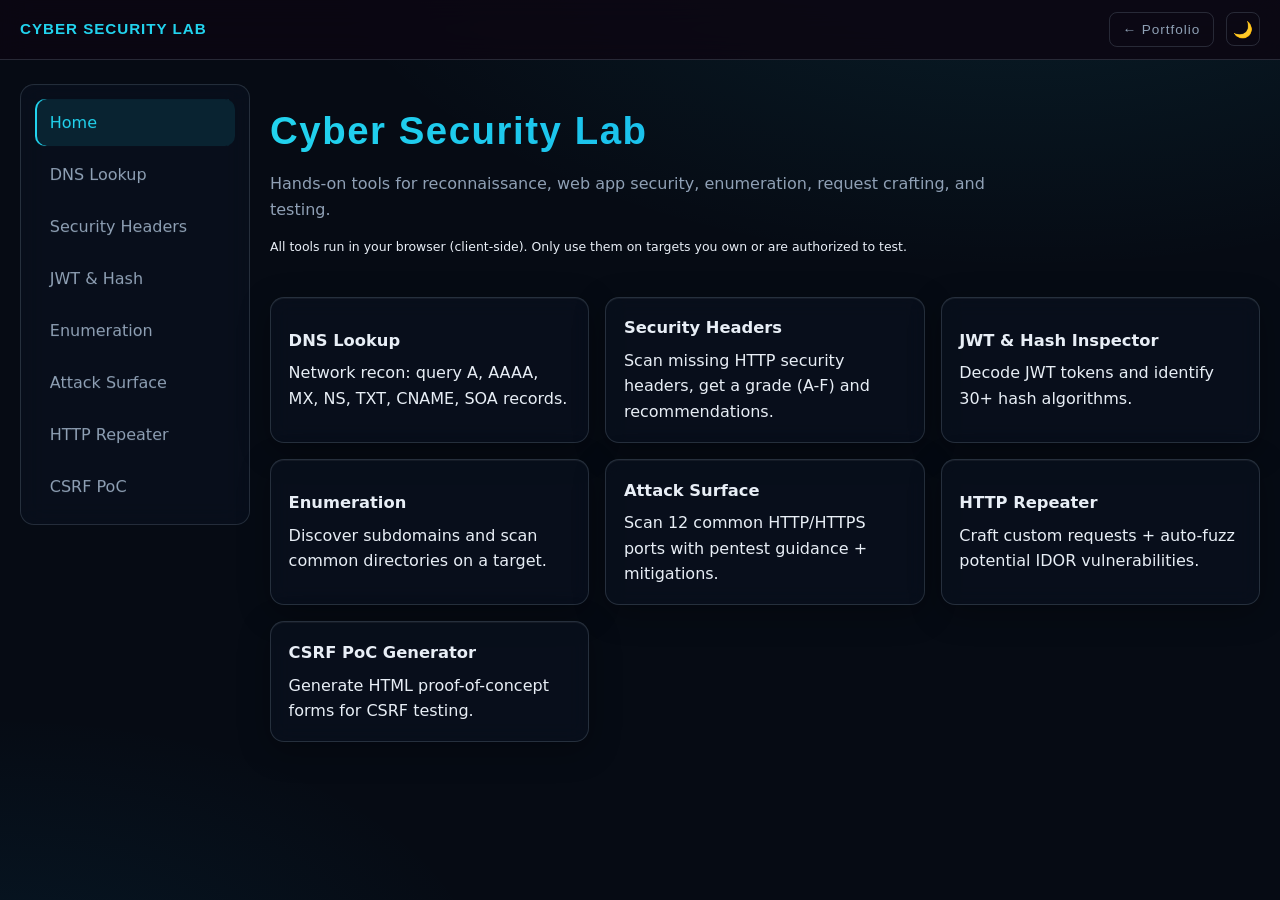
==== commit debf20c7: "De-slop + harden portfolio on new SPA structure: full-EN copy, midnight-cyan theme, Space Grotesk+In" ====
--- a/cyber-lab/index.html
+++ b/cyber-lab/index.html
@@ -1,5 +1,5 @@
 <!DOCTYPE html>
-<html lang="id">
+<html lang="en">
 <head>
   <meta charset="UTF-8">
   <meta name="viewport" content="width=device-width, initial-scale=1.0">
@@ -12,11 +12,11 @@
   <link rel="stylesheet" href="css/cyber-lab.css">
   <link rel="preconnect" href="https://fonts.googleapis.com">
   <link rel="preconnect" href="https://fonts.gstatic.com" crossorigin>
-  <link href="https://fonts.googleapis.com/css2?family=JetBrains+Mono:wght@400;600;700&family=Orbitron:wght@500;700;900&display=swap" rel="stylesheet">
+  <link href="https://fonts.googleapis.com/css2?family=Space+Grotesk:wght@500;600;700&family=Inter:wght@400;500;600&family=JetBrains+Mono:wght@400;600&display=swap" rel="stylesheet">
 </head>
 <body class="cylab-body">
   <header class="cylab-topbar">
-    <span class="cylab-brand">🛡️ Cyber Security Lab</span>
+    <span class="cylab-brand">Cyber Security Lab</span>
     <nav class="cylab-topnav">
       <a href="../">← Portfolio</a>
       <button class="cylab-icon-btn" id="cylab-theme" aria-label="Toggle theme">🌙</button>
@@ -25,14 +25,14 @@
 
   <div class="cylab-layout">
     <aside class="cylab-sidebar" id="cylab-sidebar" aria-label="Cyber Lab navigation">
-      <button data-view="home">🏠 Home</button>
-      <button data-view="dns">🔍 DNS Lookup</button>
-      <button data-view="headers">🌐 Security Headers</button>
-      <button data-view="jwt">🔐 JWT & Hash</button>
-      <button data-view="enum">🔎 Enumeration</button>
-      <button data-view="as">📡 Attack Surface</button>
-      <button data-view="repeater">🧪 HTTP Repeater</button>
-      <button data-view="csrf">🌊 CSRF PoC</button>
+      <button data-view="home">Home</button>
+      <button data-view="dns">DNS Lookup</button>
+      <button data-view="headers">Security Headers</button>
+      <button data-view="jwt">JWT & Hash</button>
+      <button data-view="enum">Enumeration</button>
+      <button data-view="as">Attack Surface</button>
+      <button data-view="repeater">HTTP Repeater</button>
+      <button data-view="csrf">CSRF PoC</button>
     </aside>
 
     <main class="cylab-main" id="cylab-main">
@@ -41,7 +41,7 @@
       <!-- 1. DNS Lookup -->
       <section class="cylab-view" id="view-dns">
         <div class="tool-card glass-card">
-          <h3 class="tool-title">🔍 DNS Lookup — Network Reconnaissance</h3>
+          <h3 class="tool-title">DNS Lookup — Network Reconnaissance</h3>
           <p class="text-muted">Query DNS records for any domain. Powered by Google DNS over HTTPS.</p>
           <div class="tool-field-row">
             <input type="text" id="dns-input" class="tool-input" placeholder="Enter domain (e.g. example.com)" autocomplete="off" spellcheck="false">
@@ -62,7 +62,7 @@
       <!-- 2. Security Headers Analyzer -->
       <section class="cylab-view" id="view-headers">
         <div class="tool-card glass-card">
-          <h3 class="tool-title">🌐 Security Headers Analyzer</h3>
+          <h3 class="tool-title">Security Headers Analyzer</h3>
           <p class="text-muted">Check any website for missing HTTP security headers. Get a grade (A-F) and recommendations.</p>
           <div class="tool-field-row">
             <input type="text" id="headers-input" class="tool-input" placeholder="Enter URL (e.g. https://example.com)" autocomplete="off" spellcheck="false">
@@ -75,7 +75,7 @@
       <!-- 3. JWT & Hash Inspector -->
       <section class="cylab-view" id="view-jwt">
         <div class="tool-card glass-card">
-          <h3 class="tool-title">🔐 JWT & Hash Inspector</h3>
+          <h3 class="tool-title">JWT & Hash Inspector</h3>
           <p class="text-muted">Decode JWT tokens and identify hash types</p>
 
           <div class="sub-tabs">
@@ -101,12 +101,12 @@
       <!-- 4. Enumeration -->
       <section class="cylab-view" id="view-enum">
         <div id="enum-tool" class="tool-card glass-card">
-          <h3 class="tool-title">🔎 Subdomain & Directory Enumeration</h3>
+          <h3 class="tool-title">Subdomain & Directory Enumeration</h3>
           <p class="text-muted">Discover subdomains and common directories on a target domain.</p>
 
           <div class="enum-sub-tabs">
-            <button class="enum-sub-tab active" data-ensub="enum-subdomain">🌐 Subdomain Scan</button>
-            <button class="enum-sub-tab" data-ensub="enum-directory">📁 Directory Scan</button>
+          <button class="enum-sub-tab active" data-ensub="enum-subdomain">Subdomain Scan</button>
+          <button class="enum-sub-tab" data-ensub="enum-directory">Directory Scan</button>
           </div>
 
           <div id="enum-subdomain" class="enum-sub-content active">
@@ -132,7 +132,7 @@
       <!-- 5. Attack Surface Analyzer -->
       <section class="cylab-view" id="view-as">
         <div class="tool-card glass-card">
-          <h3 class="tool-title">📡 Attack Surface Analyzer</h3>
+          <h3 class="tool-title">Attack Surface Analyzer</h3>
           <p class="text-muted">Scan 12 common HTTP/HTTPS ports, detect server technologies, and get pentest guidance + mitigations.</p>
           <div class="tool-field-row">
             <input type="text" id="as-domain" class="tool-input" placeholder="example.com" autocomplete="off" spellcheck="false">
@@ -145,12 +145,12 @@
       <!-- 6. HTTP Repeater + IDOR Fuzzer -->
       <section class="cylab-view" id="view-repeater">
         <div id="repeater-tool" class="tool-card glass-card">
-          <h3 class="tool-title">🧪 HTTP Request Builder / IDOR Fuzzer</h3>
+          <h3 class="tool-title">HTTP Request Builder / IDOR Fuzzer</h3>
           <p class="text-muted">Craft custom requests or auto-fuzz potential IDOR vulnerabilities.</p>
 
           <div class="rep-sub-tabs">
-            <button class="rep-sub-tab active" data-repsub="request-builder">📤 Request Builder</button>
-            <button class="rep-sub-tab" data-repsub="idor-fuzzer">🎯 IDOR Fuzzer</button>
+          <button class="rep-sub-tab active" data-repsub="request-builder">Request Builder</button>
+          <button class="rep-sub-tab" data-repsub="idor-fuzzer">IDOR Fuzzer</button>
           </div>
 
           <div id="request-builder" class="rep-sub-content active">
@@ -190,7 +190,7 @@
       <!-- 7. CSRF PoC Generator -->
       <section class="cylab-view" id="view-csrf">
         <div class="tool-card glass-card">
-          <h3 class="tool-title">🌊 CSRF PoC Generator</h3>
+          <h3 class="tool-title">CSRF PoC Generator</h3>
           <p class="text-muted">Generate HTML proof-of-concept forms for Cross-Site Request Forgery testing.</p>
           <div class="tool-field-row">
             <input type="text" id="csrf-url" class="tool-input" placeholder="https://target.com/api/action" autocomplete="off" spellcheck="false">
--- a/css/style.css
+++ b/css/style.css
@@ -1,31 +1,35 @@
 
 :root {
-  --bg-primary: #0c0612;
-  --bg-secondary: #160a24;
-  --text-primary: #f5eef8;
-  --text-muted: #b09cc4;
-  --accent: #e879f9;
-  --accent-glow: rgba(232, 121, 249, 0.45);
-  --accent-secondary: #a855f7;
-  --accent-soft: rgba(232, 121, 249, 0.12);
-  --accent-soft-hover: rgba(232, 121, 249, 0.2);
-  --glass-bg: rgba(22, 10, 36, 0.65);
-  --glass-border: rgba(168, 85, 247, 0.22);
+  --bg-primary: #060b14;
+  --bg-secondary: #0a1220;
+  --text-primary: #e8eef6;
+  --text-muted: #8fa0b5;
+  --accent: #22d3ee;
+  --accent-glow: rgba(34, 211, 238, 0.25);
+  --accent-secondary: #0ea5e9;
+  --accent-soft: rgba(34, 211, 238, 0.1);
+  --accent-soft-hover: rgba(34, 211, 238, 0.18);
+  --glass-bg: rgba(10, 18, 32, 0.65);
+  --glass-border: rgba(148, 163, 184, 0.22);
   --success: #86efac;
   --danger: #fb7185;
-  --font-display: 'Orbitron', sans-serif;
+  --font-display: 'Space Grotesk', sans-serif;
+  --font-sans: 'Inter', system-ui, -apple-system, sans-serif;
   --font-mono: 'JetBrains Mono', monospace;
 }
 
 [data-theme="light"] {
-  --bg-primary: #faf5ff;
-  --bg-secondary: #f3e8ff;
-  --text-primary: #1e1033;
-  --text-muted: #6b5280;
-  --glass-bg: rgba(255, 255, 255, 0.78);
-  --glass-border: rgba(168, 85, 247, 0.28);
-  --accent-soft: rgba(168, 85, 247, 0.1);
-  --accent-soft-hover: rgba(168, 85, 247, 0.18);
+  --bg-primary: #f4f7fb;
+  --bg-secondary: #e8eef5;
+  --text-primary: #0d1b2a;
+  --text-muted: #5b6b7f;
+  --glass-bg: rgba(255, 255, 255, 0.8);
+  --glass-border: rgba(13, 27, 42, 0.14);
+  --accent: #0284c7;
+  --accent-glow: rgba(2, 132, 199, 0.25);
+  --accent-secondary: #0369a1;
+  --accent-soft: rgba(2, 132, 199, 0.08);
+  --accent-soft-hover: rgba(2, 132, 199, 0.15);
 }
 
 *, *::before, *::after { box-sizing: border-box; margin: 0; padding: 0; }
@@ -33,7 +37,7 @@
 html { scroll-behavior: smooth; }
 
 body {
-  font-family: var(--font-mono);
+  font-family: var(--font-sans);
   background: var(--bg-primary);
   color: var(--text-primary);
   line-height: 1.6;
@@ -42,7 +46,7 @@
 }
 
 a { color: var(--accent); text-decoration: none; }
-a:hover { text-shadow: 0 0 8px var(--accent-glow); }
+a:hover { color: var(--accent-secondary); }
 
 
 #particle-canvas {
@@ -140,7 +144,7 @@
   gap: 0.5rem;
   padding: 0.75rem 1.5rem;
   border-radius: 8px;
-  font-family: var(--font-mono);
+  font-family: var(--font-sans);
   font-size: 0.85rem;
   font-weight: 600;
   cursor: pointer;
@@ -150,12 +154,12 @@
 
 .btn-primary {
   background: linear-gradient(135deg, var(--accent), var(--accent-secondary));
-  color: #0c0612;
+  color: #04222b;
 }
 
 .btn-primary:hover {
   transform: translateY(-2px);
-  box-shadow: 0 8px 24px var(--accent-glow);
+  box-shadow: 0 6px 18px var(--accent-glow);
 }
 
 .btn-outline {
@@ -191,13 +195,10 @@
 .hero-name {
   font-family: var(--font-display);
   font-size: clamp(2rem, 6vw, 4rem);
-  font-weight: 900;
-  letter-spacing: 0.05em;
+  font-weight: 700;
+  letter-spacing: 0.02em;
   text-transform: uppercase;
-  background: linear-gradient(135deg, #fff 30%, var(--accent));
-  -webkit-background-clip: text;
-  -webkit-text-fill-color: transparent;
-  background-clip: text;
+  color: var(--text-primary);
 }
 
 .hero-role {
@@ -228,65 +229,6 @@
   justify-content: center;
   flex-wrap: wrap;
 }
-
-/* ===== Control Panel ===== */
-.control-panel {
-  width: 100%;
-  max-width: 420px;
-  padding: 1.25rem;
-  text-align: left;
-}
-
-.panel-header {
-  display: flex;
-  justify-content: space-between;
-  font-size: 0.7rem;
-  color: var(--text-muted);
-  margin-bottom: 1rem;
-  letter-spacing: 0.05em;
-}
-
-.panel-stats { color: var(--accent); }
-
-.panel-label {
-  display: block;
-  font-size: 0.75rem;
-  color: var(--text-muted);
-  margin: 0.75rem 0 0.5rem;
-}
-
-.toggle-group {
-  display: flex;
-  gap: 0;
-  border-radius: 8px;
-  overflow: hidden;
-  border: 1px solid var(--glass-border);
-}
-
-.toggle {
-  flex: 1;
-  padding: 0.5rem;
-  background: transparent;
-  border: none;
-  color: var(--text-muted);
-  font-family: var(--font-mono);
-  font-size: 0.75rem;
-  cursor: pointer;
-  transition: background 0.2s, color 0.2s;
-}
-
-.toggle.active,
-.toggle:hover {
-  background: var(--accent-soft-hover);
-  color: var(--accent);
-}
-
-input[type="range"] {
-  width: 100%;
-  accent-color: var(--accent);
-  cursor: pointer;
-}
-
 
 .terminal-section {
   padding: 2rem;
@@ -422,8 +364,14 @@
 
 .skills-grid {
   display: grid;
-  grid-template-columns: repeat(auto-fit, minmax(200px, 1fr));
-  gap: 1.5rem;
+  grid-template-columns: repeat(5, 1fr);
+  gap: 1.25rem;
+}
+
+@media (max-width: 1024px) {
+  .skills-grid {
+    grid-template-columns: repeat(auto-fit, minmax(180px, 1fr));
+  }
 }
 
 .skill-card {
@@ -439,30 +387,49 @@
   transform: translateY(0);
 }
 
-.skill-icon { font-size: 2rem; margin-bottom: 0.5rem; }
+.skill-icon { margin-bottom: 0.75rem; perspective: 400px; }
+
+.skill-3d {
+  display: inline-flex;
+  align-items: center;
+  justify-content: center;
+  width: 58px;
+  height: 58px;
+  border-radius: 15px;
+  font-family: var(--font-display);
+  font-weight: 700;
+  font-size: 1.05rem;
+  color: #eaf6fa;
+  background: linear-gradient(145deg, #155e75 0%, #0a1220 72%);
+  border: 1px solid rgba(34, 211, 238, 0.35);
+  box-shadow:
+    inset 0 1px 0 rgba(255, 255, 255, 0.28),
+    inset 0 -4px 8px rgba(0, 0, 0, 0.45),
+    0 10px 20px rgba(0, 0, 0, 0.45);
+  text-shadow: 0 2px 3px rgba(0, 0, 0, 0.6);
+  transition: transform 0.25s ease;
+}
+
+.skill-3d svg { width: 28px; height: 28px; }
+
+.skill-card:hover .skill-3d { transform: rotateX(10deg) rotateY(-8deg) translateY(-2px); }
+
+.skill-level {
+  display: inline-block;
+  font-size: 0.72rem;
+  letter-spacing: 0.08em;
+  text-transform: uppercase;
+  color: var(--accent);
+  border: 1px solid var(--glass-border);
+  background: var(--accent-soft);
+  border-radius: 999px;
+  padding: 0.25rem 0.8rem;
+}
 
 .skill-card h3 {
   font-size: 0.9rem;
-  margin-bottom: 1rem;
-}
-
-.skill-bar {
-  height: 6px;
-  background: rgba(255, 255, 255, 0.1);
-  border-radius: 999px;
-  overflow: hidden;
-}
-
-.skill-fill {
-  height: 100%;
-  width: 0;
-  background: linear-gradient(90deg, var(--accent), var(--accent-secondary));
-  border-radius: 999px;
-  transition: width 1.2s ease-out;
-}
-
-.skill-card.visible .skill-fill {
-  width: var(--skill-level, 50%);
+  margin-bottom: 0.75rem;
+}
 }
 
 
@@ -808,8 +775,22 @@
   transform: translateY(-4px);
 }
 
-.contact-icon { font-size: 2rem; display: block; margin-bottom: 0.5rem; }
-.contact-logo { width: 40px; height: 40px; object-fit: contain; }
+.contact-icon { display: block; margin-bottom: 0.75rem; }
+.contact-monogram {
+  display: inline-flex;
+  align-items: center;
+  justify-content: center;
+  width: 44px;
+  height: 44px;
+  border-radius: 12px;
+  border: 1px solid var(--glass-border);
+  background: var(--accent-soft);
+  color: var(--accent);
+  font-family: var(--font-display);
+  font-weight: 700;
+  font-size: 1rem;
+  letter-spacing: 0.02em;
+}
 
 .contact-card h3 { font-size: 0.95rem; margin-bottom: 0.25rem; }
 
--- a/cyber-lab/css/cyber-lab.css
+++ b/cyber-lab/css/cyber-lab.css
@@ -2,8 +2,8 @@
 
 .cylab-body {
   background:
-    radial-gradient(1200px 600px at 80% -10%, rgba(137, 88, 255, 0.18), transparent 60%),
-    radial-gradient(900px 500px at 0% 110%, rgba(232, 121, 249, 0.12), transparent 55%),
+    radial-gradient(1200px 600px at 80% -10%, rgba(34, 211, 238, 0.1), transparent 60%),
+    radial-gradient(900px 500px at 0% 110%, rgba(14, 165, 233, 0.08), transparent 55%),
     var(--bg-primary);
   min-height: 100vh;
 }
@@ -139,9 +139,9 @@
 .cylab-card:hover {
   transform: translateY(-3px);
   border-color: var(--accent);
-  box-shadow: 0 12px 32px rgba(137, 88, 255, 0.15);
-}
-.cylab-card-icon { font-size: 1.6rem; }
+  box-shadow: 0 12px 32px rgba(34, 211, 238, 0.1);
+}
+.cylab-card h3 { margin: 0 0 0.4rem; font-size: 1.02rem; }
 
 /* ===== Tool UI (moved from style.css) ===== */
 
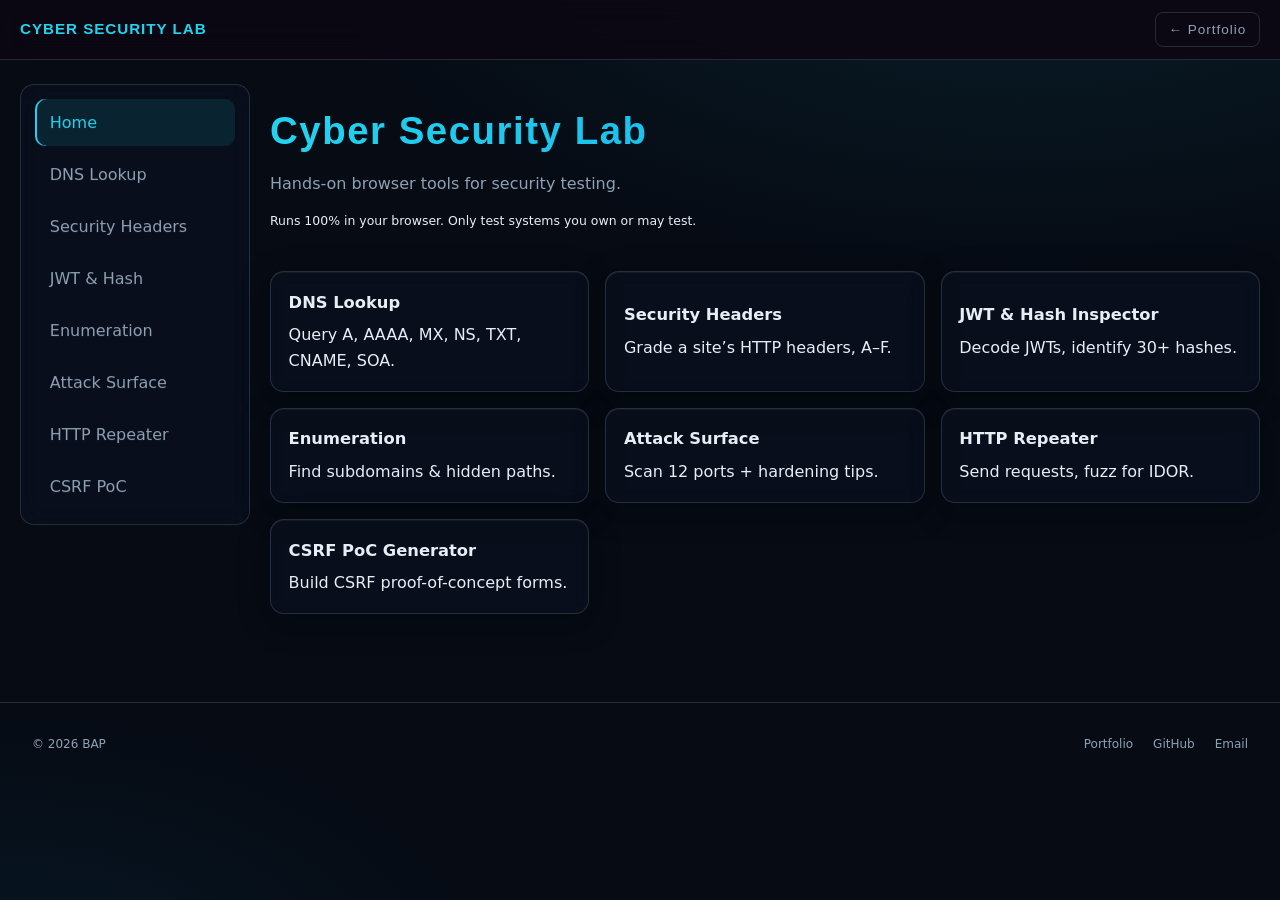
==== commit f93df394: "Dark-only site + review batch-2: remove light mode and all theme toggles; navbar toggle era cleanup;" ====
--- a/cyber-lab/index.html
+++ b/cyber-lab/index.html
@@ -19,7 +19,6 @@
     <span class="cylab-brand">Cyber Security Lab</span>
     <nav class="cylab-topnav">
       <a href="../">← Portfolio</a>
-      <button class="cylab-icon-btn" id="cylab-theme" aria-label="Toggle theme">🌙</button>
     </nav>
   </header>
 
@@ -208,6 +207,15 @@
     </main>
   </div>
 
+  <footer class="footer">
+    <p>© 2026 BAP</p>
+    <nav class="footer-links" aria-label="Footer">
+      <a href="../">Portfolio</a>
+      <a href="https://github.com/BAPP18" target="_blank" rel="noopener">GitHub</a>
+      <a href="mailto:bayuakbarpebrian@gmail.com">Email</a>
+    </nav>
+  </footer>
+
   <script type="module" src="js/cyber-lab.js?v=1"></script>
 </body>
 </html>
--- a/css/style.css
+++ b/css/style.css
@@ -18,20 +18,6 @@
   --font-mono: 'JetBrains Mono', monospace;
 }
 
-[data-theme="light"] {
-  --bg-primary: #f4f7fb;
-  --bg-secondary: #e8eef5;
-  --text-primary: #0d1b2a;
-  --text-muted: #5b6b7f;
-  --glass-bg: rgba(255, 255, 255, 0.8);
-  --glass-border: rgba(13, 27, 42, 0.14);
-  --accent: #0284c7;
-  --accent-glow: rgba(2, 132, 199, 0.25);
-  --accent-secondary: #0369a1;
-  --accent-soft: rgba(2, 132, 199, 0.08);
-  --accent-soft-hover: rgba(2, 132, 199, 0.15);
-}
-
 *, *::before, *::after { box-sizing: border-box; margin: 0; padding: 0; }
 
 html { scroll-behavior: smooth; }
@@ -98,11 +84,10 @@
 }
 
 .nav-brand {
-  display: flex;
-  align-items: center;
-  gap: 0.5rem;
-  font-size: 0.7rem;
-  letter-spacing: 0.1em;
+  font-family: var(--font-display);
+  font-weight: 700;
+  font-size: 1rem;
+  letter-spacing: 0.08em;
   color: var(--accent);
 }
 
@@ -180,16 +165,18 @@
   flex-direction: column;
   justify-content: center;
   align-items: center;
-  padding: 6rem 2rem 3rem;
-  gap: 3rem;
+  padding: 4.5rem 2rem 2rem;
+  gap: 2rem;
   text-align: center;
 }
 
 .hero-badge {
+  display: inline-block;
   font-size: 0.75rem;
   color: var(--accent);
   letter-spacing: 0.15em;
   margin-bottom: 1rem;
+  text-decoration: none;
 }
 
 .hero-name {
@@ -776,7 +763,7 @@
 }
 
 .contact-icon { display: block; margin-bottom: 0.75rem; }
-.contact-monogram {
+.contact-svg {
   display: inline-flex;
   align-items: center;
   justify-content: center;
@@ -786,11 +773,8 @@
   border: 1px solid var(--glass-border);
   background: var(--accent-soft);
   color: var(--accent);
-  font-family: var(--font-display);
-  font-weight: 700;
-  font-size: 1rem;
-  letter-spacing: 0.02em;
-}
+}
+.contact-svg svg { width: 24px; height: 24px; }
 
 .contact-card h3 { font-size: 0.95rem; margin-bottom: 0.25rem; }
 
@@ -858,27 +842,35 @@
   display: flex;
   justify-content: space-between;
   align-items: center;
+  gap: 1rem;
+  flex-wrap: wrap;
   padding: 2rem;
   border-top: 1px solid var(--glass-border);
   font-size: 0.75rem;
   color: var(--text-muted);
 }
 
-.theme-toggle {
-  background: transparent;
-  border: 1px solid var(--glass-border);
-  border-radius: 8px;
-  padding: 0.4rem 0.6rem;
-  cursor: pointer;
-  font-size: 1rem;
-  transition: border-color 0.2s;
-}
-
-.theme-toggle:hover { border-color: var(--accent); }
+.footer-links {
+  display: flex;
+  gap: 1.25rem;
+}
+
+.footer-links a {
+  color: var(--text-muted);
+  font-size: 0.75rem;
+}
+
+.footer-links a:hover { color: var(--accent-secondary); }
 
 /* ===== Responsive ===== */
 @media (max-width: 768px) {
   .menu-toggle { display: flex; }
+
+  .nav-links a {
+    display: flex;
+    align-items: center;
+    min-height: 44px;
+  }
 
   .nav-links {
     position: fixed;
--- a/cyber-lab/css/cyber-lab.css
+++ b/cyber-lab/css/cyber-lab.css
@@ -23,8 +23,6 @@
   font-family: var(--font-display);
   letter-spacing: 0.06em;
 }
-[data-theme="light"] .cylab-topbar { background: rgba(255, 255, 255, 0.85); }
-
 .cylab-brand {
   font-size: 0.95rem;
   font-weight: 700;
@@ -45,15 +43,6 @@
 }
 .cylab-topnav a:hover { color: var(--accent); border-color: var(--accent); }
 
-.cylab-icon-btn {
-  background: transparent;
-  border: 1px solid var(--glass-border);
-  border-radius: 8px;
-  width: 34px;
-  height: 34px;
-  cursor: pointer;
-  font-size: 1rem;
-}
 
 .cylab-layout {
   display: grid;
